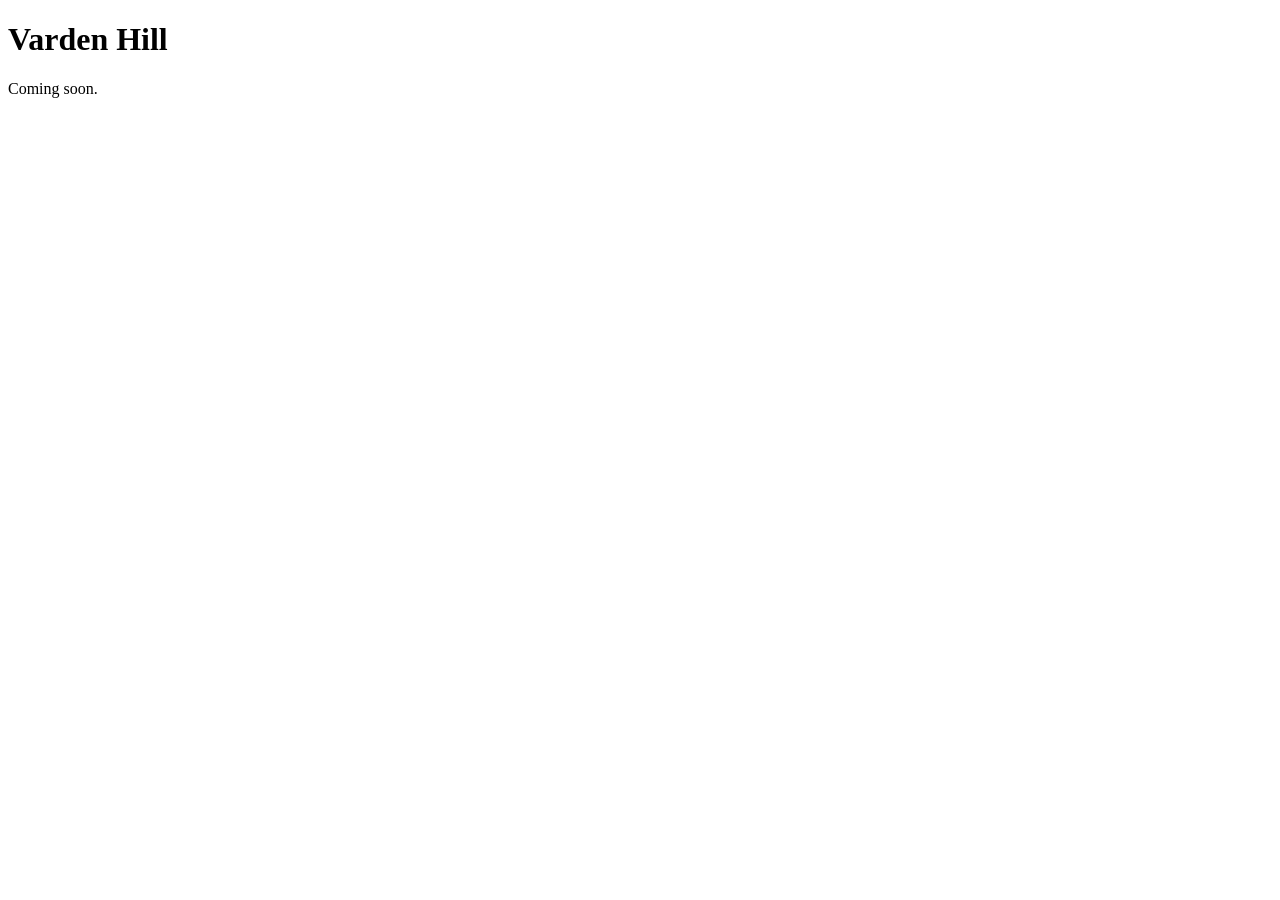
==== index.html @ 2bc4a123 "Add placeholder index.html" ====
<!DOCTYPE html>
<html lang="en">
<head>
  <meta charset="UTF-8">
  <meta name="viewport" content="width=device-width, initial-scale=1.0">
  <title>Varden Hill</title>
</head>
<body>
  <h1>Varden Hill</h1>
  <p>Coming soon.</p>
</body>
</html>
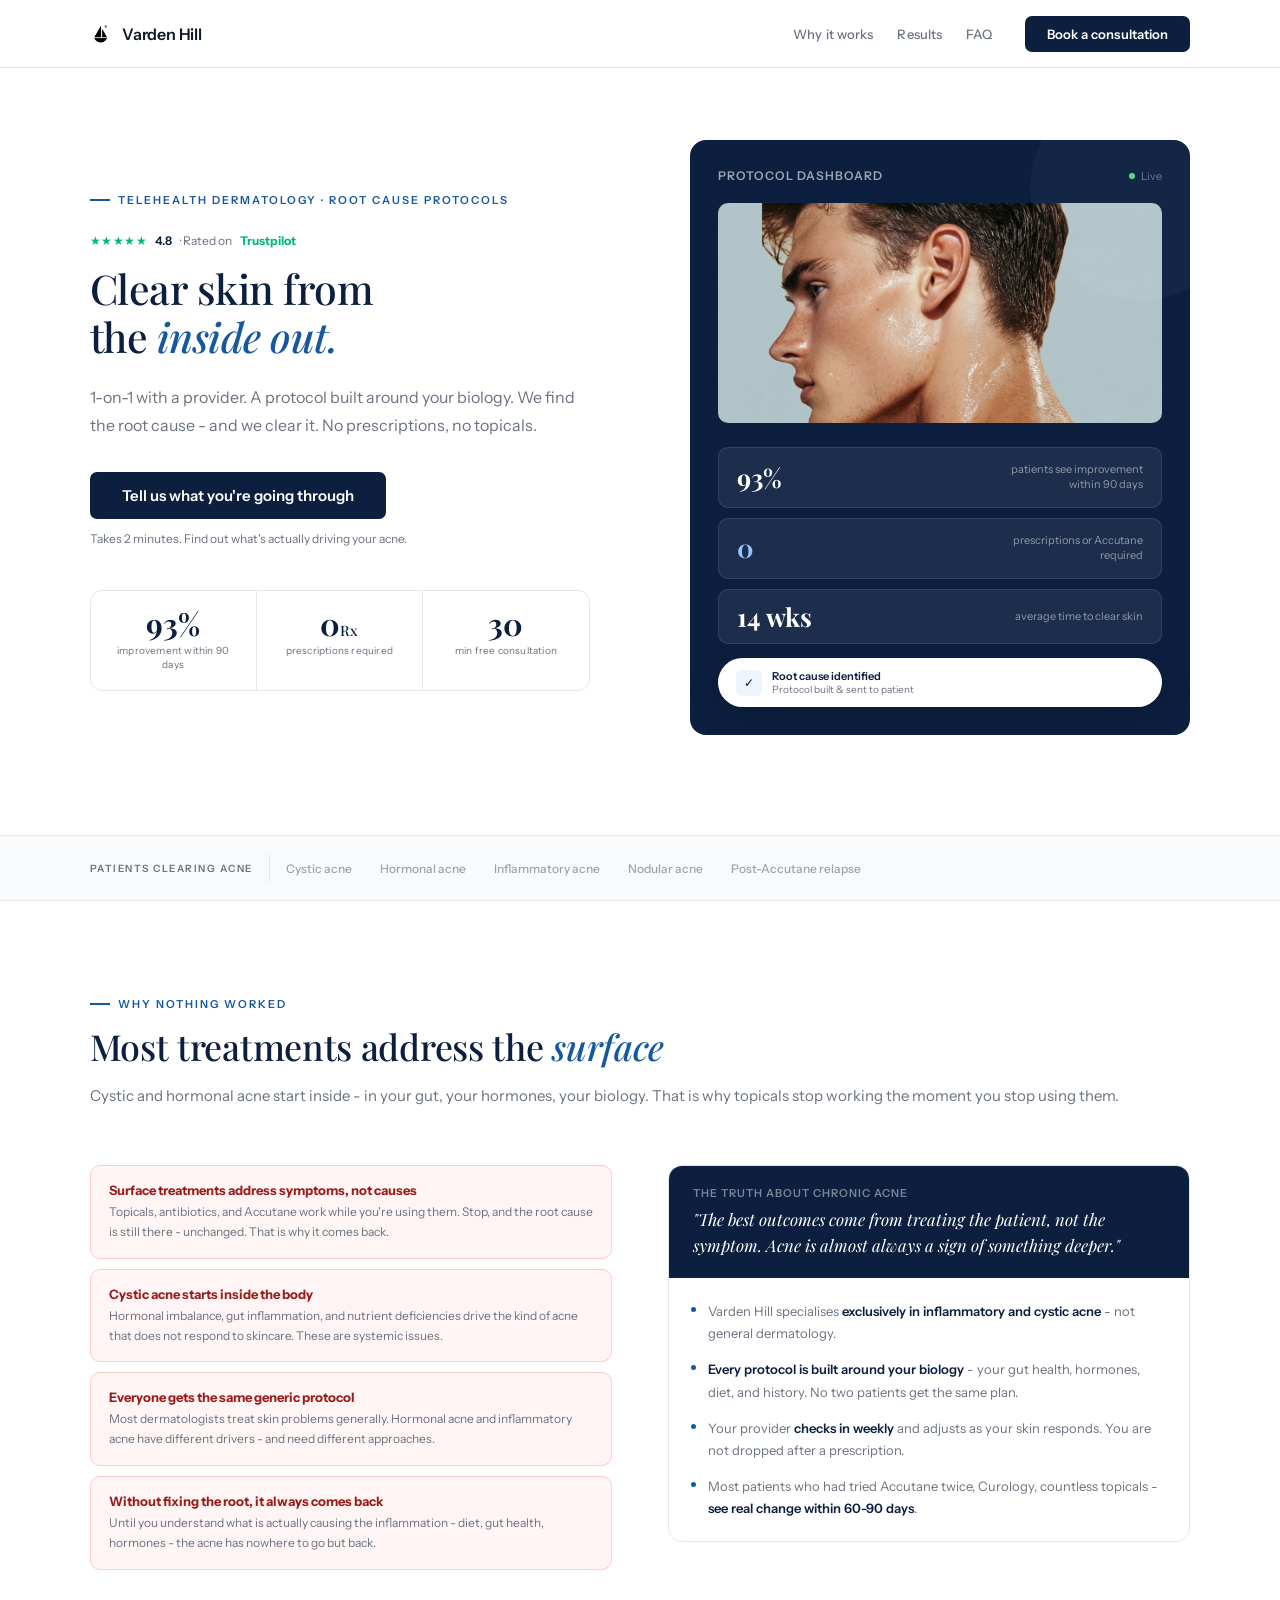
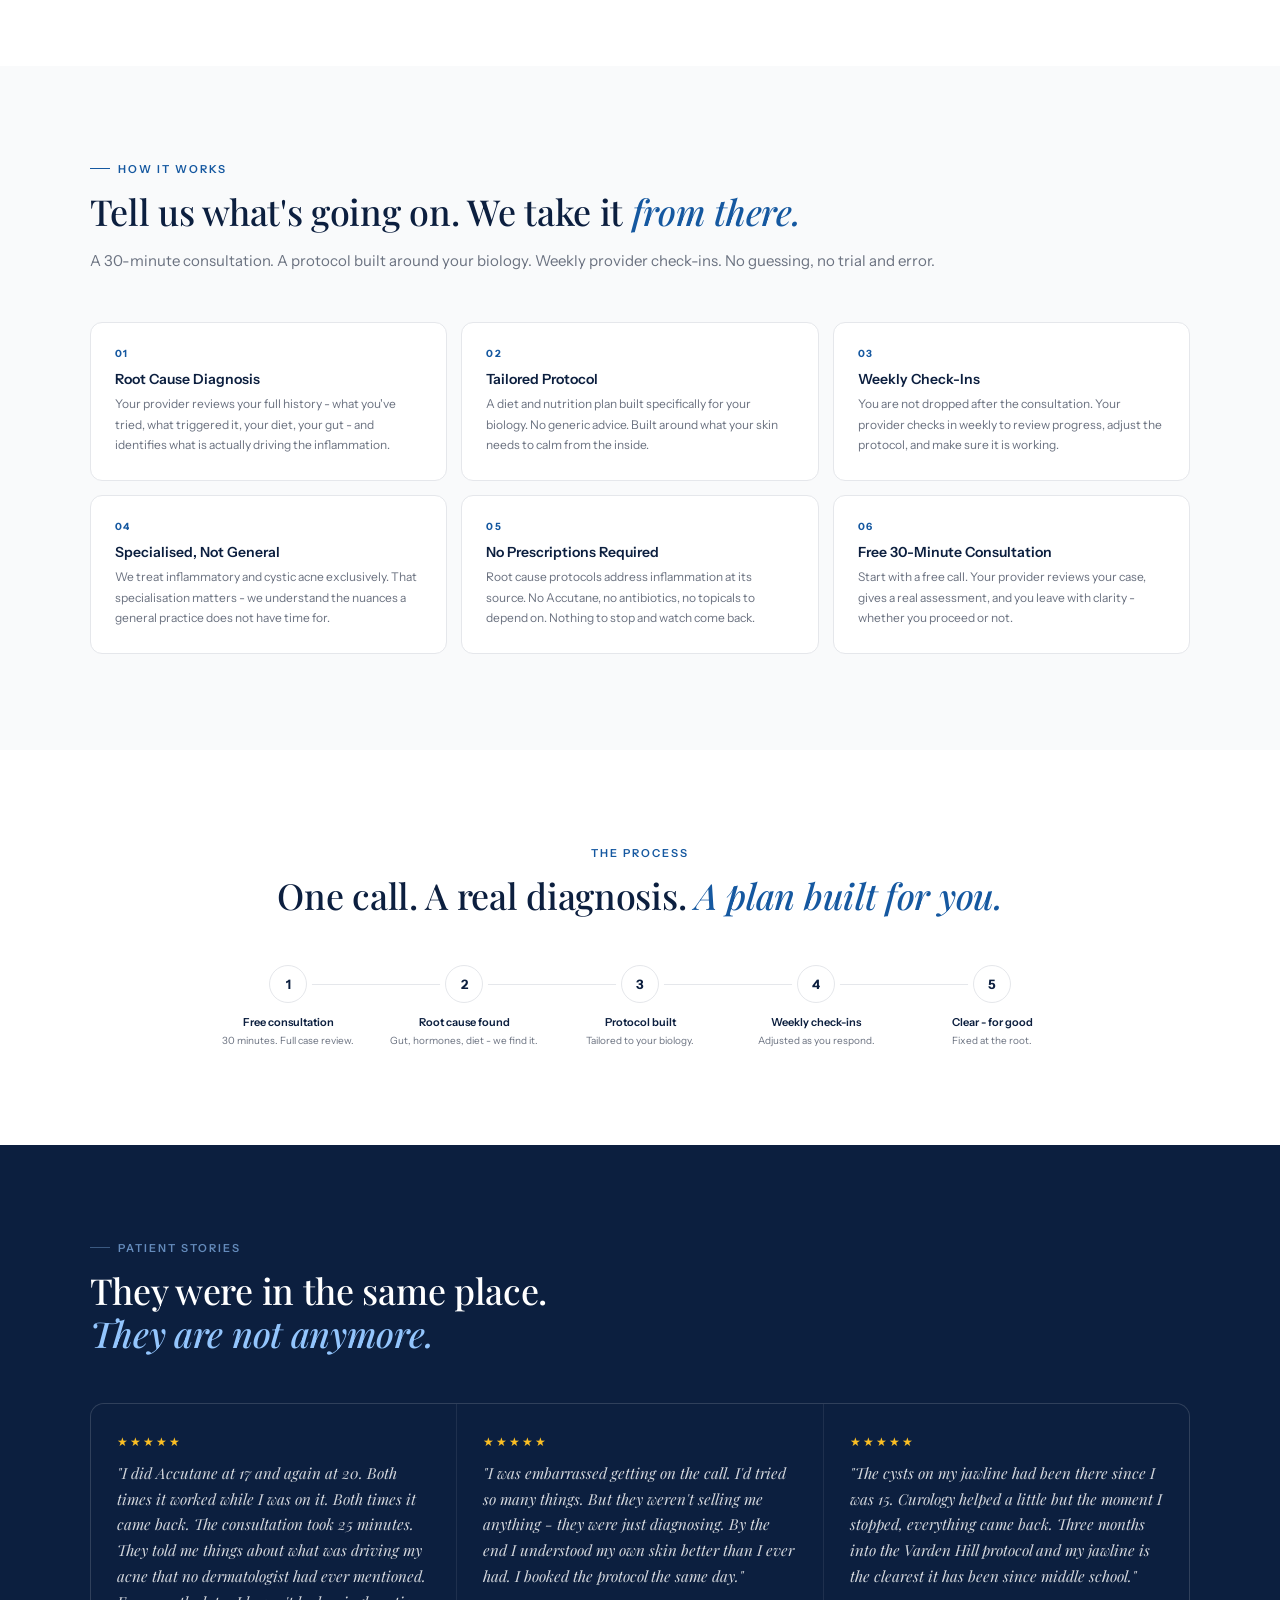
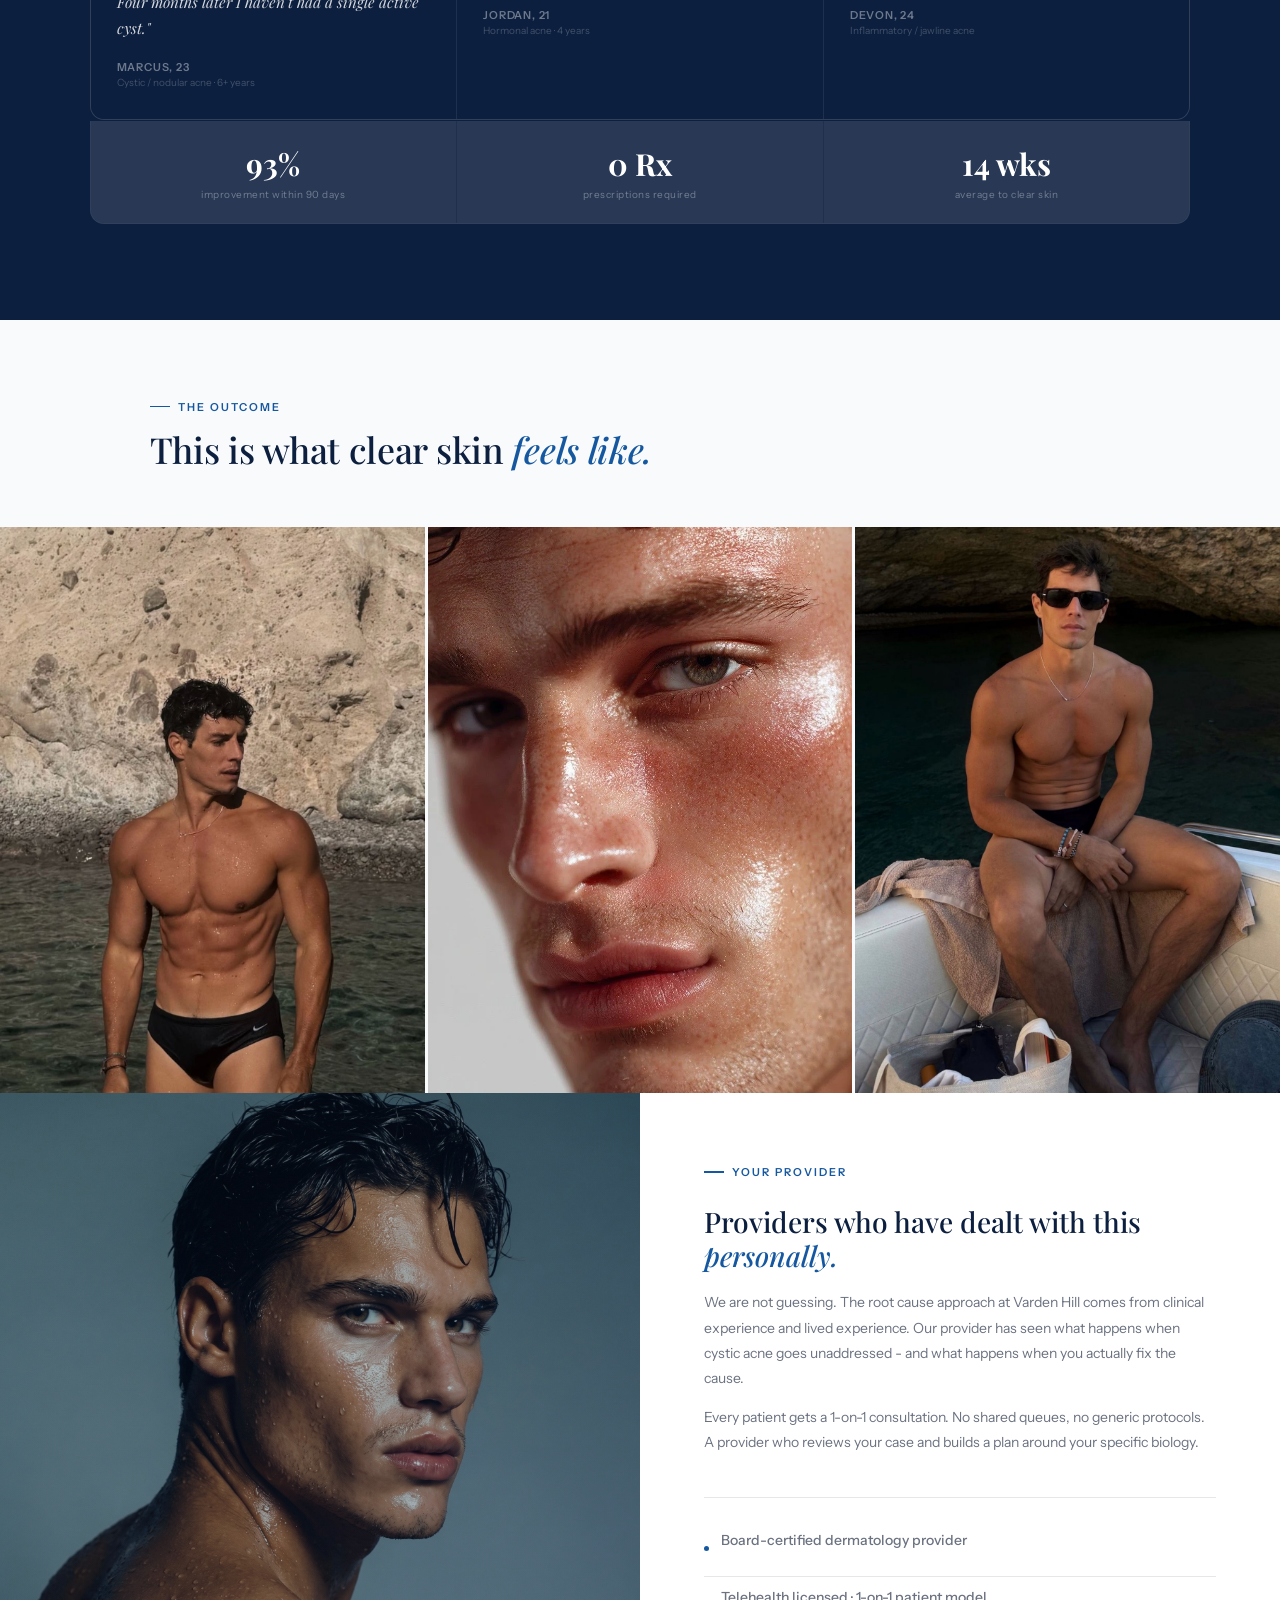
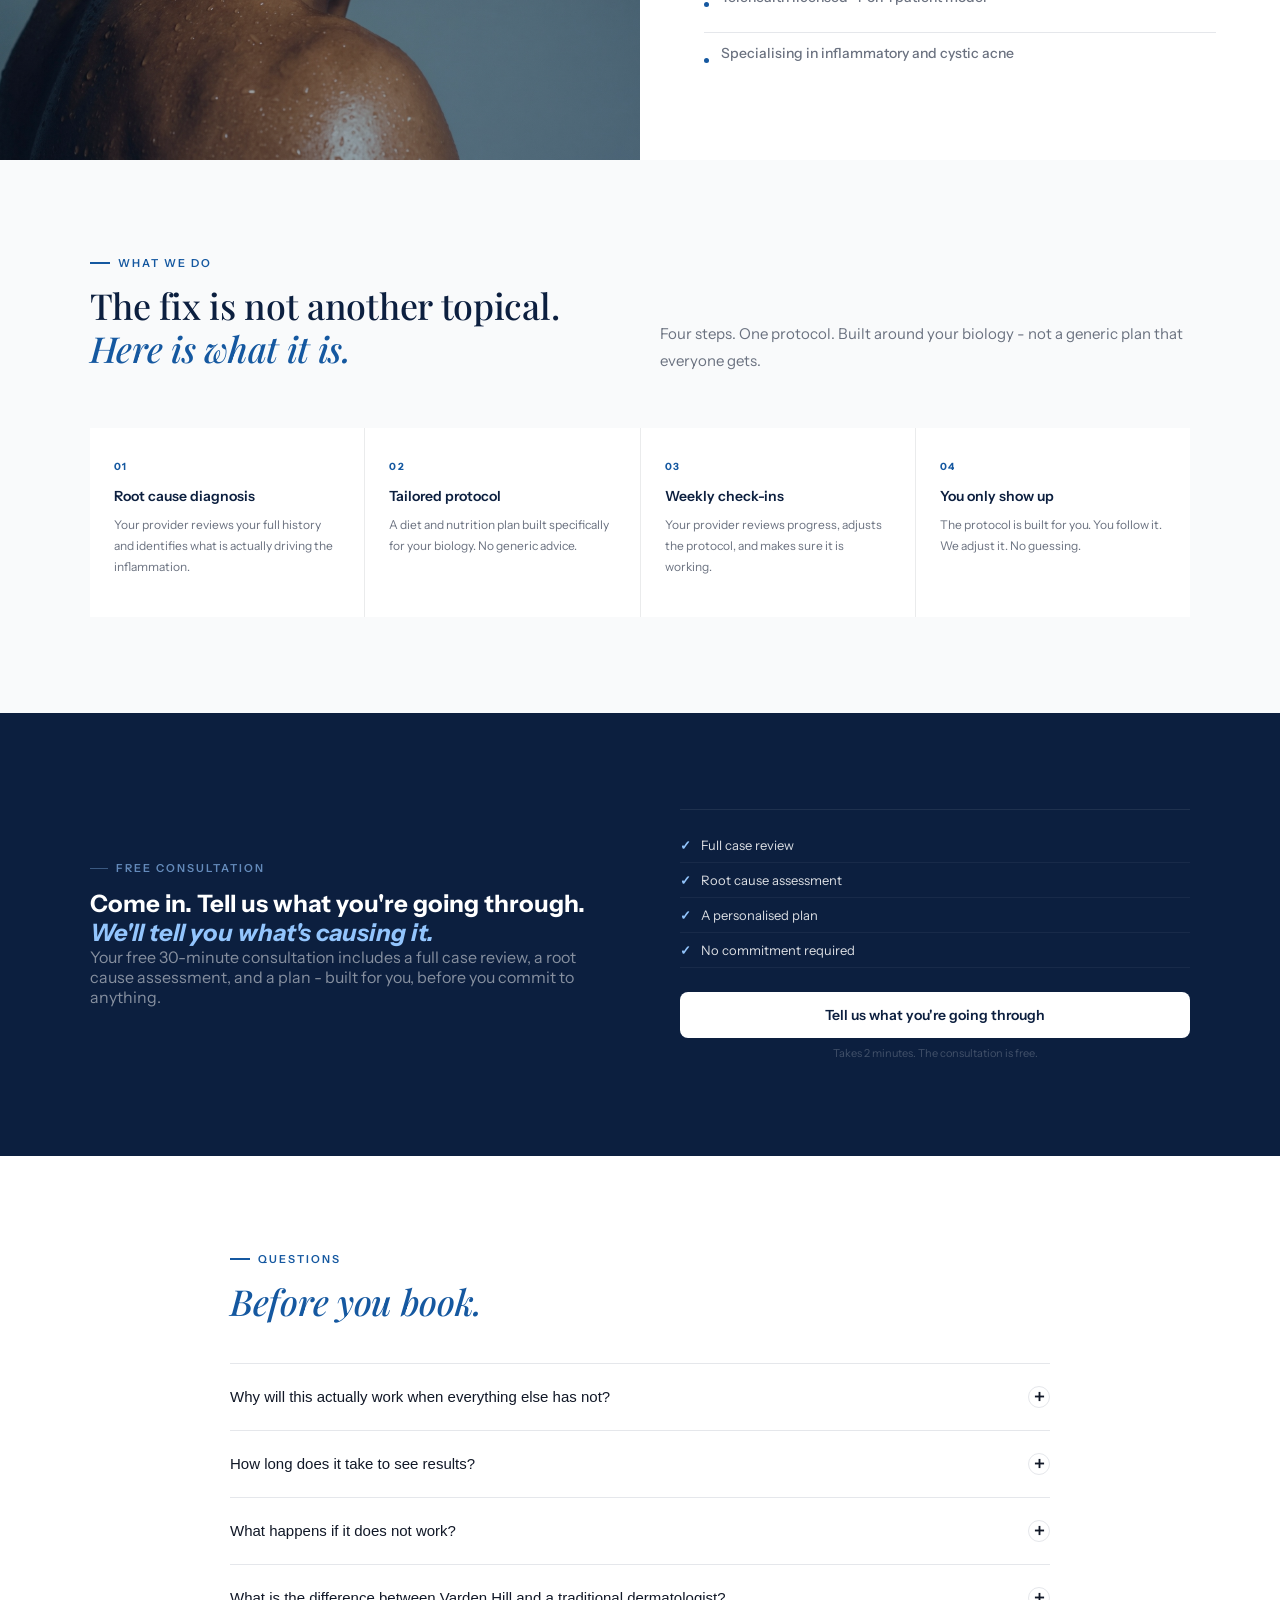
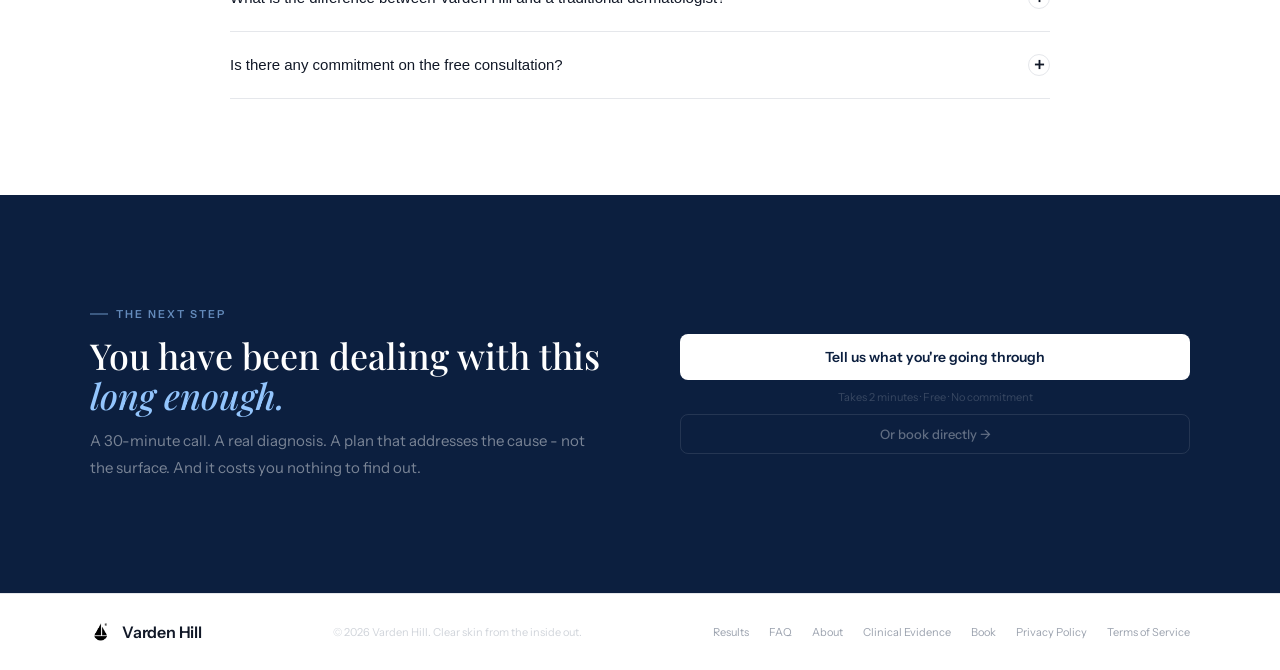
==== commit eb1eca3c: "Rebuild site as multi-page funnel Split single-page app into index.html, quiz.html, book.html, and t" ====
--- a/index.html
+++ b/index.html
@@ -1,12 +1,431 @@
 <!DOCTYPE html>
 <html lang="en">
 <head>
-  <meta charset="UTF-8">
-  <meta name="viewport" content="width=device-width, initial-scale=1.0">
-  <title>Varden Hill</title>
+<meta charset="UTF-8">
+<meta name="viewport" content="width=device-width, initial-scale=1.0">
+<title>Varden Hill — Clear Skin From the Inside Out</title>
+<meta name="description" content="Telehealth practice specializing in root cause protocols for chronic and cystic acne. Book a free consultation.">
+<meta name="robots" content="index, follow">
+<link rel="canonical" href="https://vardenhill.com">
+<link rel="icon" type="image/png" href="[data-uri]">
+<link href="https://fonts.googleapis.com/css2?family=Playfair+Display:ital,wght@0,400;0,500;0,700;1,400;1,500&family=Instrument+Sans:wght@400;500;600&display=swap" rel="stylesheet">
+<link rel="stylesheet" href="style.css">
 </head>
 <body>
-  <h1>Varden Hill</h1>
-  <p>Coming soon.</p>
+<div id="page-landing">
+
+<nav id="main-nav">
+  <div class="nav-inner">
+    <div class="nav-brand" onclick="window.location.href='index.html'">
+      <div style="display:flex;align-items:center;gap:8px;"><img src="[data-uri]" alt="" style="height:24px;width:auto;display:block;"><span style="font-family:'Instrument Sans',sans-serif;font-size:16px;font-weight:600;color:#111827;letter-spacing:-0.2px;line-height:1;white-space:nowrap;">Varden Hill</span></div>
+    </div>
+    <div class="nav-right">
+      <div class="nav-links">
+        <a onclick="goSection('#problem')">Why it works</a>
+        <a onclick="goSection('.proof-dark')">Results</a>
+        <a onclick="goSection('.faq-section')">FAQ</a>
+      </div>
+      <button class="btn-nav" onclick="window.location.href='quiz.html'">Book a consultation</button>
+    <button class="nav-hamburger" onclick="toggleMenu()" id="hamburger" aria-label="Menu">
+        <span></span><span></span><span></span>
+      </button>
+    </div>
+  </div>
+</nav>
+
+<!-- MOBILE MENU -->
+<div class="mobile-menu" id="mobileMenu">
+  <a onclick="goSection('#problem');closeMenu()">Why it works</a>
+  <a onclick="goSection('.proof-dark');closeMenu()">Results</a>
+  <a onclick="goSection('.faq-section');closeMenu()">FAQ</a>
+  <button class="btn-nav-mobile" onclick="window.location.href='quiz.html';closeMenu()">Book a consultation</button>
+</div>
+
+<!-- HERO -->
+<section class="hero">
+  <div class="hero-inner">
+    <div>
+      <div class="hero-label"><span></span>Telehealth Dermatology · Root Cause Protocols</div>
+      <div style="display:inline-flex;align-items:center;gap:8px;margin-bottom:16px;">
+        <span style="color:#00b67a;font-size:12px;letter-spacing:0.5px;">&#9733;&#9733;&#9733;&#9733;&#9733;</span>
+        <span style="font-size:12px;font-weight:600;color:var(--navy);">4.8</span>
+        <span style="font-size:12px;color:var(--muted);">· Rated on</span>
+        <span style="font-size:12px;font-weight:700;color:#00b67a;">Trustpilot</span>
+      </div>
+      <h1>Clear skin from<br>the <em>inside out.</em></h1>
+      <p class="hero-sub">1-on-1 with a provider. A protocol built around your biology. We find the root cause - and we clear it. No prescriptions, no topicals.</p>
+      <button class="btn-primary btn-lg" onclick="window.location.href='quiz.html'">Tell us what you're going through</button>
+      <p class="hero-friction">Takes 2 minutes. Find out what's actually driving your acne.</p>
+      <div class="hero-stats">
+        <div class="hero-stat"><div class="stat-n">93%</div><div class="stat-l">improvement within 90 days</div></div>
+        <div class="hero-stat"><div class="stat-n">0<span style="font-size:.9rem;font-weight:500;">Rx</span></div><div class="stat-l">prescriptions required</div></div>
+        <div class="hero-stat"><div class="stat-n">30</div><div class="stat-l">min free consultation</div></div>
+      </div>
+    </div>
+    <!-- HERO CARD - simple floating stats, desktop only -->
+    <div class="hero-card">
+      <div class="hc-header">
+        <span class="hc-title">Protocol Dashboard</span>
+        <span class="hc-live"><span class="live-dot"></span>Live</span>
+      </div>
+      <img src="[data-uri]